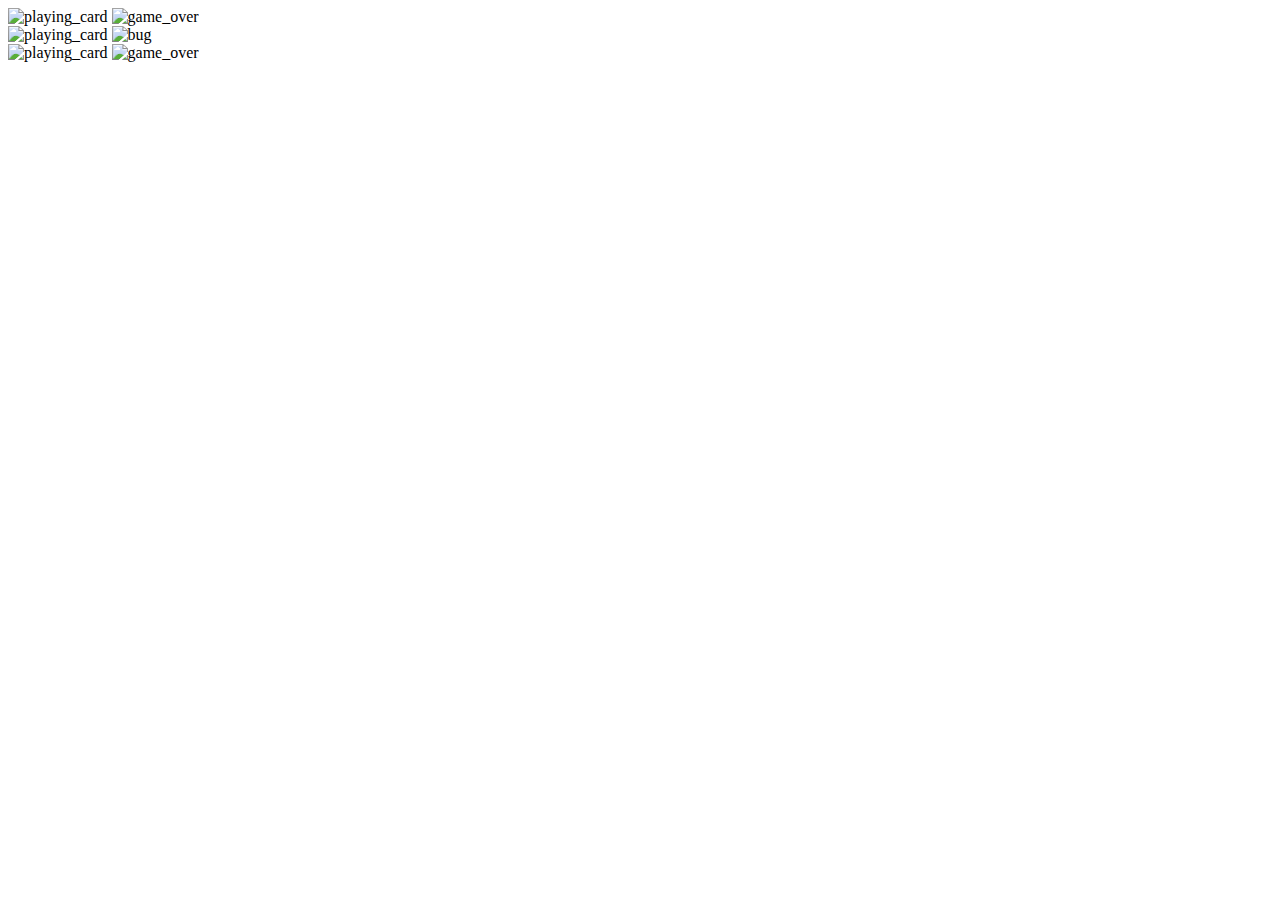
==== three.html @ 27b6322b "добавила index.html, three.html, six.html, nine.html" ====
<!DOCTYPE html>
<html lang="en">
<head>
	<meta charset="UTF-8">
	<meta name="viewport" content="width=device-width, initial-scale=1.0">
	<link rel="stylesheet" href="./style.css">
	<link href="https://fonts.googleapis.com/css2?family=Roboto:wght@700&display=swap" rel="stylesheet">
	<title>Three card</title>
</head>
<body>
	<main class="main">
		<section class="three">
			<div class="three__cards">
				<img class="three__front" src="img/playing_card.png" alt="playing_card">
				<img class="three__back" src="img/game_over.png" alt="game_over">
			</div>
			<div class="three__cards">
				<img class="three__front" src="img/playing_card.png" alt="playing_card">
				<img class="three__back" src="img/bug.png" alt="bug">
			</div>
			<div class="three__cards">
				<img class="three__front" src="img/playing_card.png" alt="playing_card">
				<img class="three__back" src="img/game_over.png" alt="game_over">
			</div>
		</section>
	</main>
	<script src="script.js"></script>
</body>
</html>
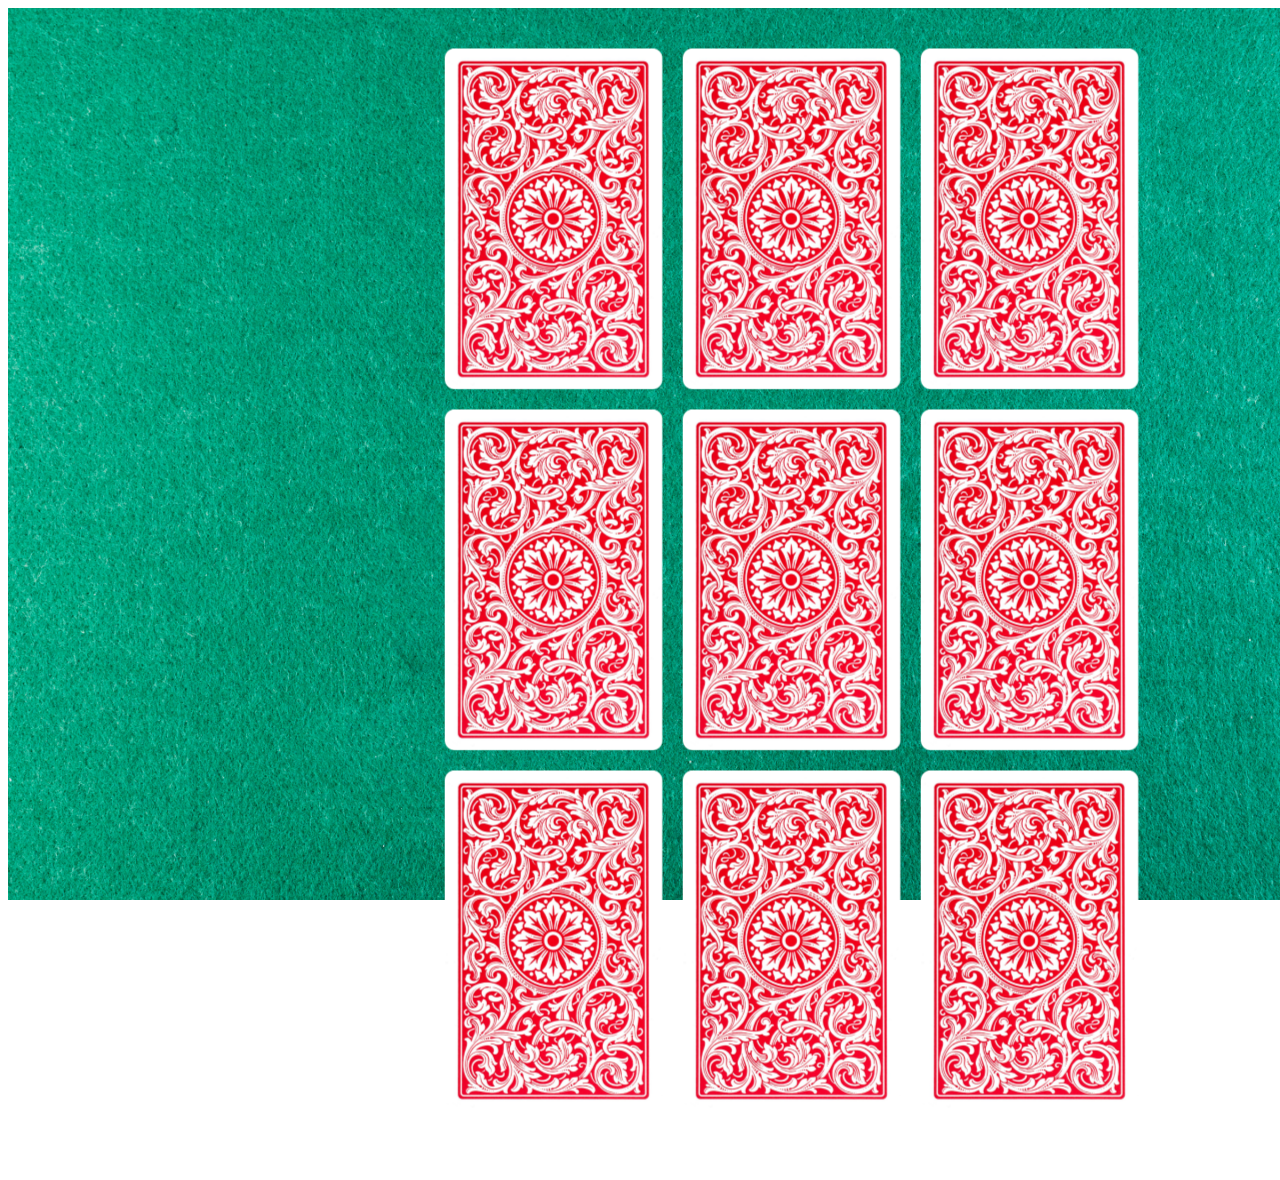
==== commit ec06c09a: "изменила содержимое index.html, style.css, three.html" ====
--- a/three.html
+++ b/three.html
@@ -9,18 +9,42 @@
 </head>
 <body>
 	<main class="main">
-		<section class="three">
-			<div class="three__cards">
-				<img class="three__front" src="img/playing_card.png" alt="playing_card">
-				<img class="three__back" src="img/game_over.png" alt="game_over">
+		<section class="game">
+			<div class="game__cards" id="1">
+				<img class="card__front" src="img/playing_card.png" alt="playing_card">
+				<img class="card__back" src="img/game_over.png" alt="game_over">
 			</div>
-			<div class="three__cards">
-				<img class="three__front" src="img/playing_card.png" alt="playing_card">
-				<img class="three__back" src="img/bug.png" alt="bug">
+			<div class="game__cards" id="2">
+				<img class="card__front" src="img/playing_card.png" alt="playing_card">
+				<img class="card__back" src="img/bug.png" alt="bug">
 			</div>
-			<div class="three__cards">
-				<img class="three__front" src="img/playing_card.png" alt="playing_card">
-				<img class="three__back" src="img/game_over.png" alt="game_over">
+			<div class="game__cards" id="3">
+				<img class="card__front" src="img/playing_card.png" alt="playing_card">
+				<img class="card__back" src="img/game_over.png" alt="game_over">
+			</div>
+			<div class="game__cards cardsThree" id="4">
+				<img class="card__front" src="img/playing_card.png" alt="playing_card">
+				<img class="card__back" src="img/game_over.png" alt="game_over">
+			</div>
+			<div class="game__cards cardsThree" id="5">
+				<img class="card__front" src="img/playing_card.png" alt="playing_card">
+				<img class="card__back" src="img/game_over.png" alt="game_over">
+			</div>
+			<div class="game__cards cardsThree" id="6">
+				<img class="card__front" src="img/playing_card.png" alt="playing_card">
+				<img class="card__back" src="img/game_over.png" alt="game_over">
+			</div>
+			<div class="game__cards cardsThree cardsSix" id="7">
+				<img class="card__front" src="img/playing_card.png" alt="playing_card">
+				<img class="card__back" src="img/game_over.png" alt="game_over">
+			</div>
+			<div class="game__cards cardsThree cardsSix" id="8">
+				<img class="card__front" src="img/playing_card.png" alt="playing_card">
+				<img class="card__back" src="img/game_over.png" alt="game_over">
+			</div>
+			<div class="game__cards cardsThree cardsSix" id="9">
+				<img class="card__front" src="img/playing_card.png" alt="playing_card">
+				<img class="card__back" src="img/game_over.png" alt="game_over">
 			</div>
 		</section>
 	</main>
--- a/style.css
+++ b/style.css
@@ -0,0 +1,117 @@
+.main {
+	background: url(img/Background.png);
+	background-size: cover;
+	background-attachment: fixed;
+	width: 1745px;
+	height: 1164px;
+	position: relative;
+}
+.selection {
+	padding: 20px;
+	
+}
+.selection__title {
+	font-family: Roboto;
+	font-style: normal;
+	font-weight: bold;
+	font-size: 57px;
+	line-height: 67px;
+	color:  #FFFFFF;
+}
+.selection__subtitle {
+	font-family: Roboto;
+	font-style: normal;
+	font-weight: bold;
+	font-size: 19px;
+	line-height: 22px;
+	color:  #FFFFFF;
+}
+.selection__level {
+	font-family: Roboto;
+	font-style: normal;
+	font-weight: bold;
+	font-size: 50px;
+	line-height: 59px;
+	color:  #FFFFFF;		
+}
+.active {
+	color: red;
+}
+/*
+.selection__level:active:before {
+	content:"";
+	background-image: url(img/Rectangle.png);
+	width: 18px;
+	height: 18px;
+}
+*/
+.selection__btn {
+	font-family: Roboto;
+	font-style: normal;
+	font-weight: bold;
+	font-size: 32px;
+	line-height: 37px;
+	color:  #FFFFFF;
+	background: #D62B2E;
+	border-radius: 7px;
+	width: 352px;
+	height: 95px;
+}
+.cards {
+	padding: 20px;
+}
+.cards__first, .cards__second {
+	height: 341;
+	width: 218;
+}
+.cards__first {
+	transform: rotate(11.9deg);
+}
+.cards__second {
+	transform: rotate(39.26deg);
+}
+
+.game {
+	display: flex;
+	flex-wrap: wrap;
+	position: absolute;
+    left: 50%;
+    top: 50%;
+    transform: translate(-50%, -50%);
+	perspective: 1000px;
+}
+.game__cards {
+	position: relative;
+	width: 218px;
+	height: 341px;
+	margin-right: 20px;
+	margin-bottom: 20px;
+	transition: transform 0.8s;
+	transform-style: preserve-3d;
+}
+.card__back {
+	transform: rotateY(180deg);
+}
+.card__front, .card__back {
+	position: absolute;
+	width: 100%;
+	height: 100%;
+	backface-visibility: hidden;
+}
+.change-sides {
+	transform: rotateY(180deg);
+}
+.game__cards:active {
+  filter: drop-shadow(10px 10px 15px rgba(0, 0, 0, 0.5));
+  transform: rotate(-3.08deg);
+}
+
+/*
+.your__choice {
+	transform: rotate(-3.08deg);
+}
+*/
+.hidden {
+	 display: none;
+}
+
